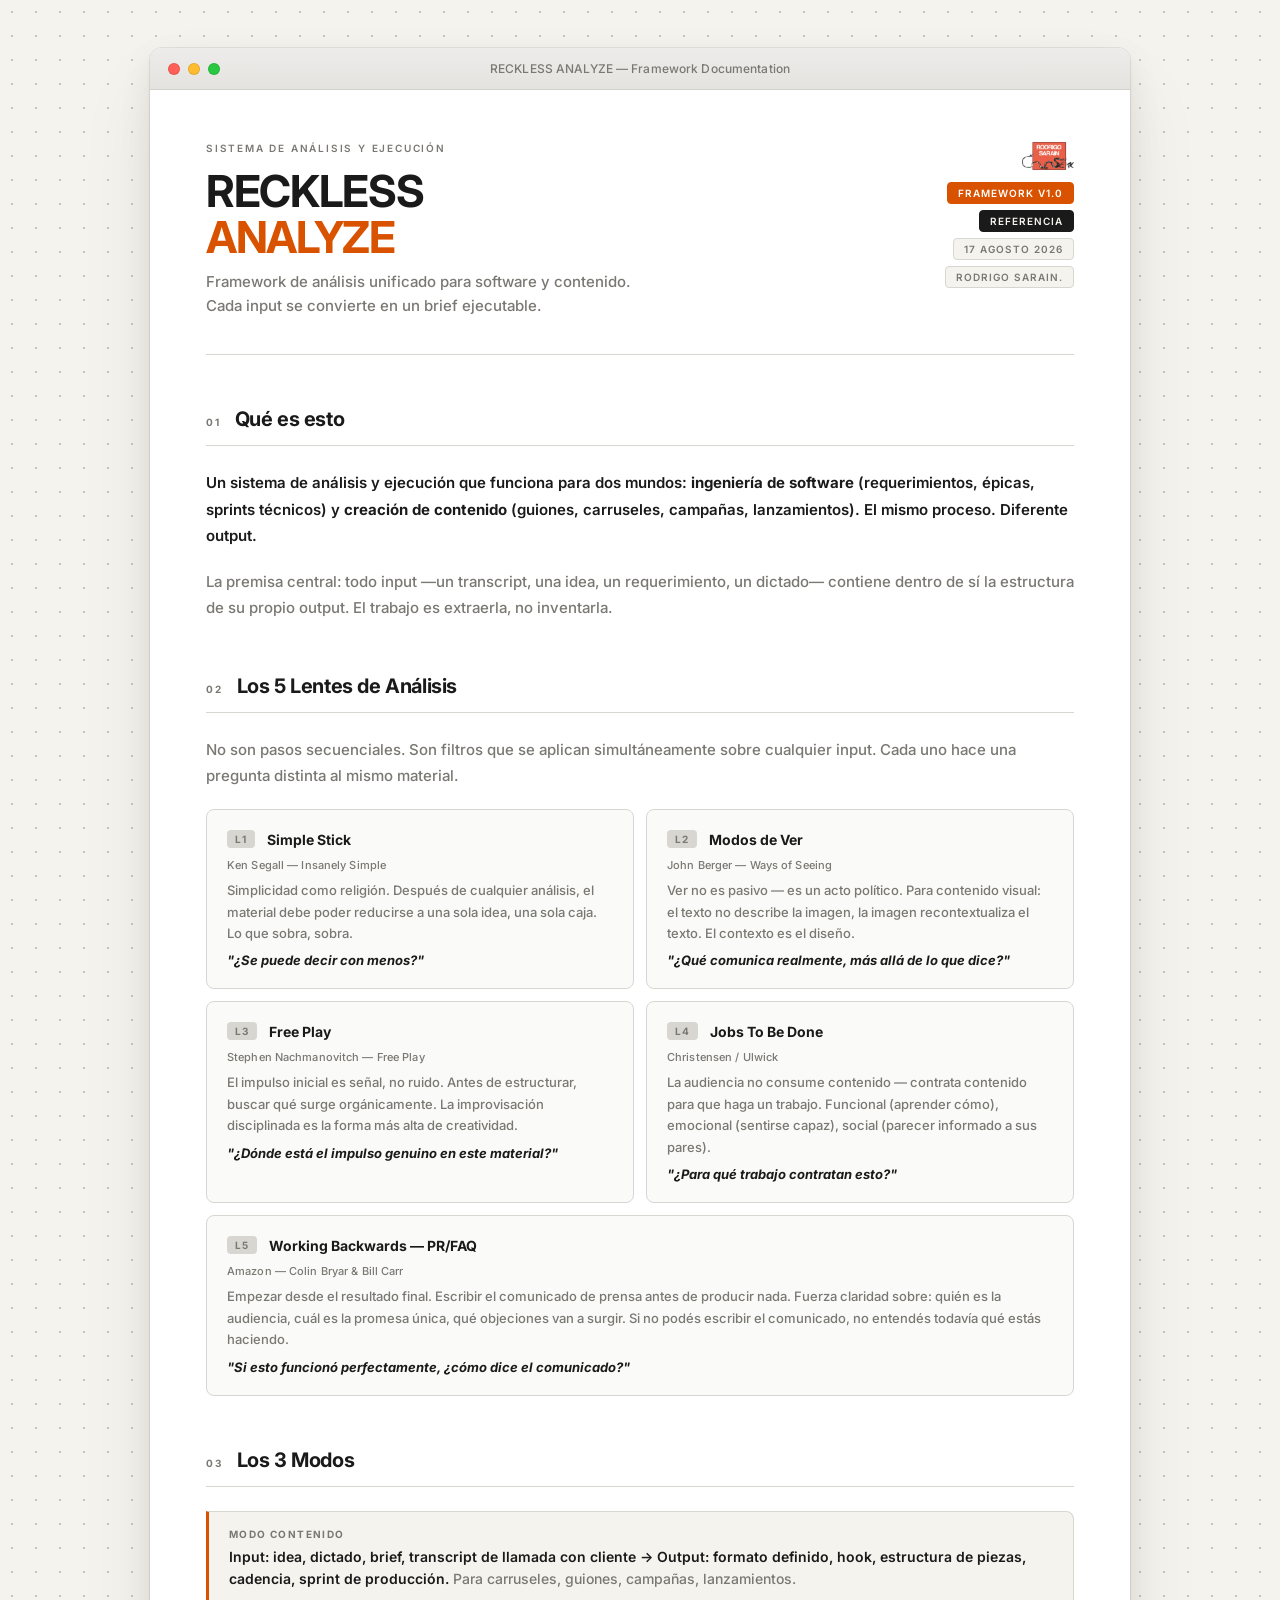
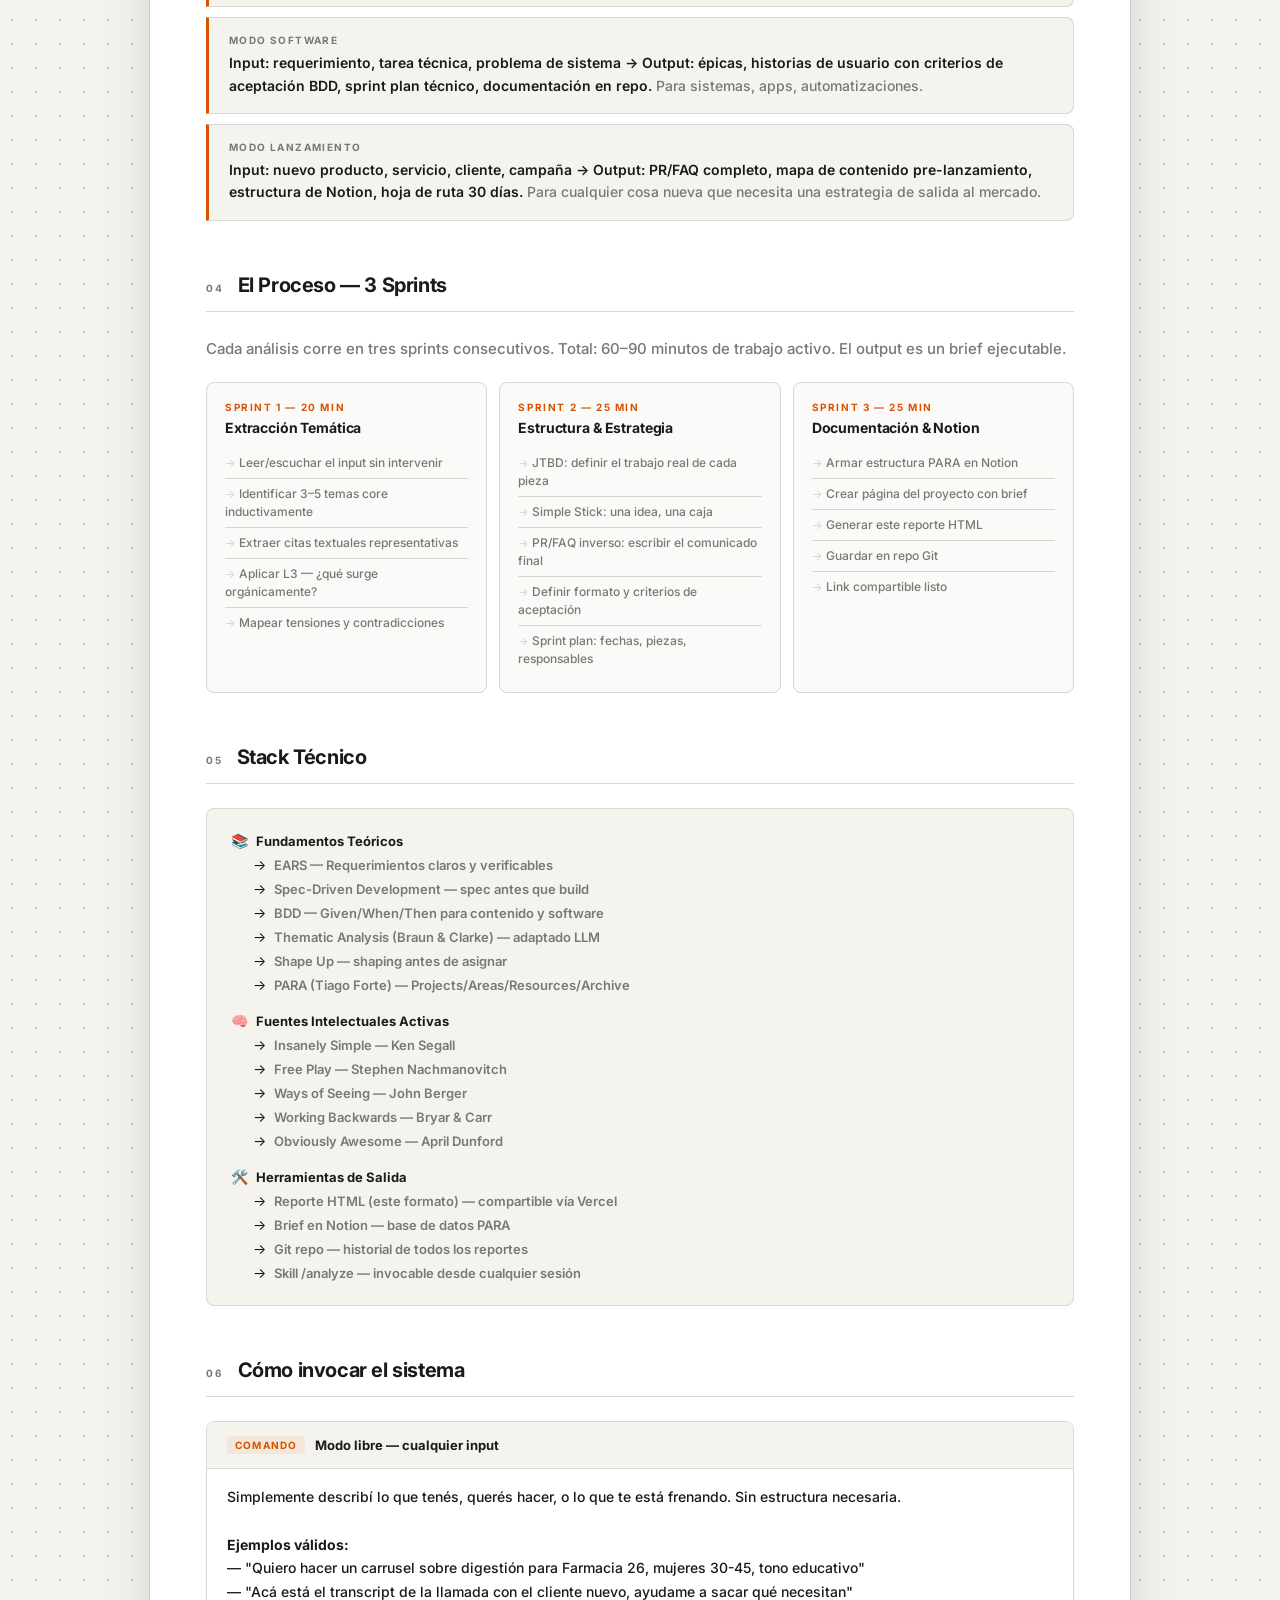
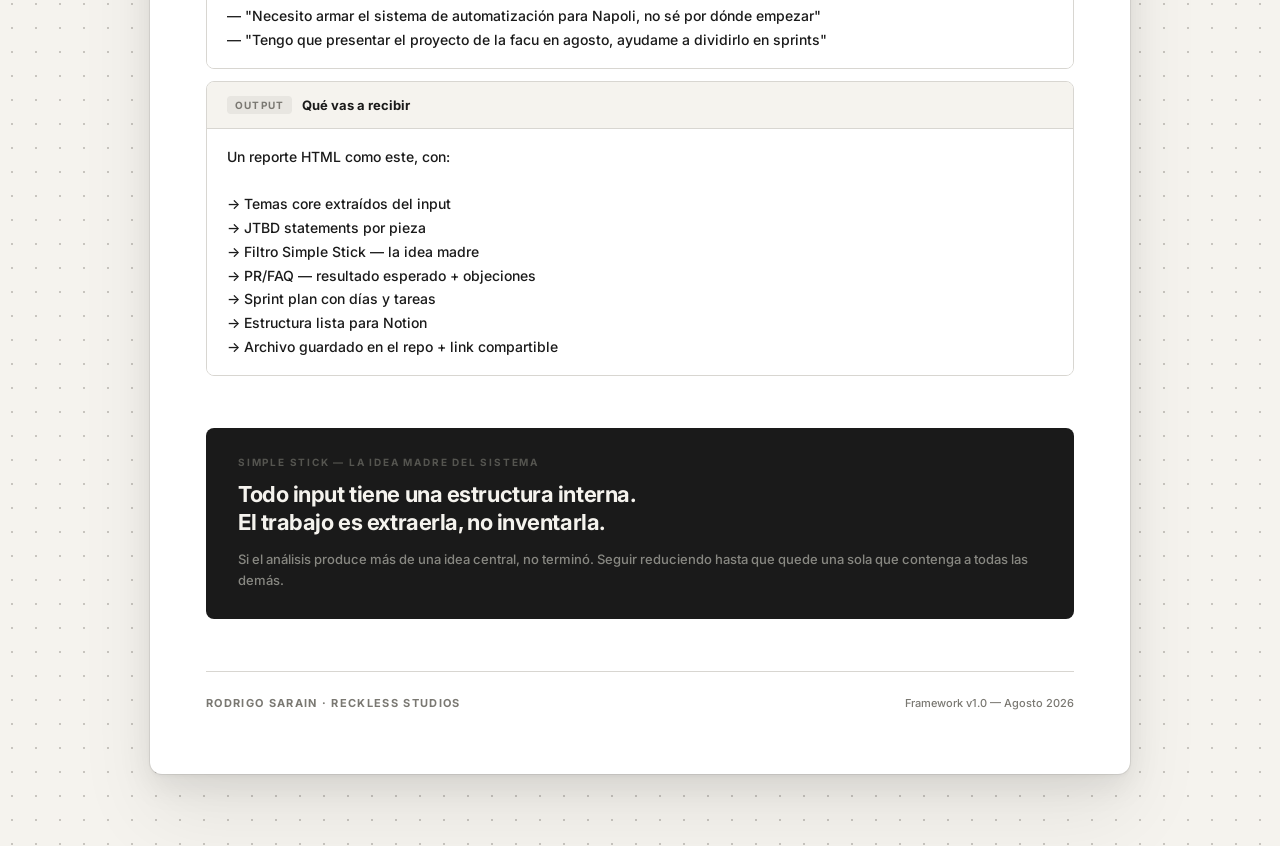
==== reports/analyze-framework/index.html @ d9c217eb "init: RECKLESS ANALYZE system v1.0 Framework de análisis y ejecución unificado para contenido y soft" ====
<!DOCTYPE html>
<html lang="es">
<head>
  <meta charset="UTF-8">
  <meta name="viewport" content="width=device-width, initial-scale=1.0">
  <title>RECKLESS ANALYZE — Framework Documentation</title>
  <link rel="icon" type="image/png" href="/assets/logo.png">
  <link rel="preconnect" href="https://fonts.googleapis.com">
  <link rel="preconnect" href="https://fonts.gstatic.com" crossorigin>
  <link href="https://fonts.googleapis.com/css2?family=Inter:wght@400;500;600;700&display=swap" rel="stylesheet">
  <link rel="stylesheet" href="/assets/style.css">
</head>
<body>

<div class="window">

  <!-- Window Chrome -->
  <div class="window-chrome">
    <div class="traffic-lights">
      <div class="tl tl-red"></div>
      <div class="tl tl-yellow"></div>
      <div class="tl tl-green"></div>
    </div>
    <div class="chrome-title">RECKLESS ANALYZE — Framework Documentation</div>
    <div class="chrome-spacer"></div>
  </div>

  <!-- Report Body -->
  <div class="report-body">

    <!-- Header -->
    <div class="report-header">
      <div class="header-left">
        <div class="report-eyebrow">Sistema de Análisis y Ejecución</div>
        <div class="report-title">RECKLESS<br><span class="signal">ANALYZE</span></div>
        <div class="report-subtitle">Framework de análisis unificado para software y contenido.<br>Cada input se convierte en un brief ejecutable.</div>
      </div>
      <div class="header-right">
        <img class="header-logo" src="/assets/logo.png" alt="Reckless Studios">
        <div class="meta-badges">
          <div class="badge signal-badge">Framework v1.0</div>
          <div class="badge mode-badge">REFERENCIA</div>
          <div class="badge">17 Agosto 2026</div>
          <div class="badge">Rodrigo Sarain.</div>
        </div>
      </div>
    </div>

    <!-- 01 — QUÉ ES -->
    <div class="section">
      <div class="section-header">
        <span class="sec-num">01</span>
        <span class="sec-title">Qué es esto</span>
      </div>
      <p>Un sistema de análisis y ejecución que funciona para dos mundos: <strong>ingeniería de software</strong> (requerimientos, épicas, sprints técnicos) y <strong>creación de contenido</strong> (guiones, carruseles, campañas, lanzamientos). El mismo proceso. Diferente output.</p>
      <br>
      <p class="text-medium">La premisa central: todo input —un transcript, una idea, un requerimiento, un dictado— contiene dentro de sí la estructura de su propio output. El trabajo es extraerla, no inventarla.</p>
    </div>

    <!-- 02 — LOS 5 LENTES -->
    <div class="section">
      <div class="section-header">
        <span class="sec-num">02</span>
        <span class="sec-title">Los 5 Lentes de Análisis</span>
      </div>
      <p class="text-medium" style="margin-bottom: 20px;">No son pasos secuenciales. Son filtros que se aplican simultáneamente sobre cualquier input. Cada uno hace una pregunta distinta al mismo material.</p>

      <div class="lenses-grid">

        <div class="lens-card">
          <div class="lens-top">
            <div class="lens-num">L1</div>
            <div class="lens-name">Simple Stick</div>
          </div>
          <div class="lens-source">Ken Segall — Insanely Simple</div>
          <div class="lens-body">Simplicidad como religión. Después de cualquier análisis, el material debe poder reducirse a una sola idea, una sola caja. Lo que sobra, sobra.</div>
          <div class="lens-question">"¿Se puede decir con menos?"</div>
        </div>

        <div class="lens-card">
          <div class="lens-top">
            <div class="lens-num">L2</div>
            <div class="lens-name">Modos de Ver</div>
          </div>
          <div class="lens-source">John Berger — Ways of Seeing</div>
          <div class="lens-body">Ver no es pasivo — es un acto político. Para contenido visual: el texto no describe la imagen, la imagen recontextualiza el texto. El contexto es el diseño.</div>
          <div class="lens-question">"¿Qué comunica realmente, más allá de lo que dice?"</div>
        </div>

        <div class="lens-card">
          <div class="lens-top">
            <div class="lens-num">L3</div>
            <div class="lens-name">Free Play</div>
          </div>
          <div class="lens-source">Stephen Nachmanovitch — Free Play</div>
          <div class="lens-body">El impulso inicial es señal, no ruido. Antes de estructurar, buscar qué surge orgánicamente. La improvisación disciplinada es la forma más alta de creatividad.</div>
          <div class="lens-question">"¿Dónde está el impulso genuino en este material?"</div>
        </div>

        <div class="lens-card">
          <div class="lens-top">
            <div class="lens-num">L4</div>
            <div class="lens-name">Jobs To Be Done</div>
          </div>
          <div class="lens-source">Christensen / Ulwick</div>
          <div class="lens-body">La audiencia no consume contenido — contrata contenido para que haga un trabajo. Funcional (aprender cómo), emocional (sentirse capaz), social (parecer informado a sus pares).</div>
          <div class="lens-question">"¿Para qué trabajo contratan esto?"</div>
        </div>

        <div class="lens-card" style="grid-column: 1 / -1;">
          <div class="lens-top">
            <div class="lens-num">L5</div>
            <div class="lens-name">Working Backwards — PR/FAQ</div>
          </div>
          <div class="lens-source">Amazon — Colin Bryar &amp; Bill Carr</div>
          <div class="lens-body">Empezar desde el resultado final. Escribir el comunicado de prensa antes de producir nada. Fuerza claridad sobre: quién es la audiencia, cuál es la promesa única, qué objeciones van a surgir. Si no podés escribir el comunicado, no entendés todavía qué estás haciendo.</div>
          <div class="lens-question">"Si esto funcionó perfectamente, ¿cómo dice el comunicado?"</div>
        </div>

      </div>
    </div>

    <!-- 03 — MODOS DE OPERACIÓN -->
    <div class="section">
      <div class="section-header">
        <span class="sec-num">03</span>
        <span class="sec-title">Los 3 Modos</span>
      </div>

      <div class="jtbd-item">
        <div class="jtbd-label">Modo Contenido</div>
        <div class="jtbd-text">Input: idea, dictado, brief, transcript de llamada con cliente → Output: formato definido, hook, estructura de piezas, cadencia, sprint de producción. <em>Para carruseles, guiones, campañas, lanzamientos.</em></div>
      </div>

      <div class="jtbd-item">
        <div class="jtbd-label">Modo Software</div>
        <div class="jtbd-text">Input: requerimiento, tarea técnica, problema de sistema → Output: épicas, historias de usuario con criterios de aceptación BDD, sprint plan técnico, documentación en repo. <em>Para sistemas, apps, automatizaciones.</em></div>
      </div>

      <div class="jtbd-item">
        <div class="jtbd-label">Modo Lanzamiento</div>
        <div class="jtbd-text">Input: nuevo producto, servicio, cliente, campaña → Output: PR/FAQ completo, mapa de contenido pre-lanzamiento, estructura de Notion, hoja de ruta 30 días. <em>Para cualquier cosa nueva que necesita una estrategia de salida al mercado.</em></div>
      </div>
    </div>

    <!-- 04 — EL PROCESO -->
    <div class="section">
      <div class="section-header">
        <span class="sec-num">04</span>
        <span class="sec-title">El Proceso — 3 Sprints</span>
      </div>
      <p class="text-medium" style="margin-bottom: 20px;">Cada análisis corre en tres sprints consecutivos. Total: 60–90 minutos de trabajo activo. El output es un brief ejecutable.</p>

      <div class="sprint-grid">

        <div class="sprint-block">
          <div class="sprint-day">Sprint 1 — 20 min</div>
          <div class="sprint-title">Extracción Temática</div>
          <ul class="sprint-tasks">
            <li>Leer/escuchar el input sin intervenir</li>
            <li>Identificar 3–5 temas core inductivamente</li>
            <li>Extraer citas textuales representativas</li>
            <li>Aplicar L3 — ¿qué surge orgánicamente?</li>
            <li>Mapear tensiones y contradicciones</li>
          </ul>
        </div>

        <div class="sprint-block">
          <div class="sprint-day">Sprint 2 — 25 min</div>
          <div class="sprint-title">Estructura &amp; Estrategia</div>
          <ul class="sprint-tasks">
            <li>JTBD: definir el trabajo real de cada pieza</li>
            <li>Simple Stick: una idea, una caja</li>
            <li>PR/FAQ inverso: escribir el comunicado final</li>
            <li>Definir formato y criterios de aceptación</li>
            <li>Sprint plan: fechas, piezas, responsables</li>
          </ul>
        </div>

        <div class="sprint-block">
          <div class="sprint-day">Sprint 3 — 25 min</div>
          <div class="sprint-title">Documentación &amp; Notion</div>
          <ul class="sprint-tasks">
            <li>Armar estructura PARA en Notion</li>
            <li>Crear página del proyecto con brief</li>
            <li>Generar este reporte HTML</li>
            <li>Guardar en repo Git</li>
            <li>Link compartible listo</li>
          </ul>
        </div>

      </div>
    </div>

    <!-- 05 — STACK TÉCNICO -->
    <div class="section">
      <div class="section-header">
        <span class="sec-num">05</span>
        <span class="sec-title">Stack Técnico</span>
      </div>

      <div class="notion-tree">
        <div class="notion-line l1"><span class="icon">📚</span><span class="label">Fundamentos Teóricos</span></div>
        <div class="notion-line l2"><span class="icon">→</span><span class="label">EARS — Requerimientos claros y verificables</span></div>
        <div class="notion-line l2"><span class="icon">→</span><span class="label">Spec-Driven Development — spec antes que build</span></div>
        <div class="notion-line l2"><span class="icon">→</span><span class="label">BDD — Given/When/Then para contenido y software</span></div>
        <div class="notion-line l2"><span class="icon">→</span><span class="label">Thematic Analysis (Braun &amp; Clarke) — adaptado LLM</span></div>
        <div class="notion-line l2"><span class="icon">→</span><span class="label">Shape Up — shaping antes de asignar</span></div>
        <div class="notion-line l2"><span class="icon">→</span><span class="label">PARA (Tiago Forte) — Projects/Areas/Resources/Archive</span></div>

        <div class="notion-line l1" style="margin-top: 12px;"><span class="icon">🧠</span><span class="label">Fuentes Intelectuales Activas</span></div>
        <div class="notion-line l2"><span class="icon">→</span><span class="label">Insanely Simple — Ken Segall</span></div>
        <div class="notion-line l2"><span class="icon">→</span><span class="label">Free Play — Stephen Nachmanovitch</span></div>
        <div class="notion-line l2"><span class="icon">→</span><span class="label">Ways of Seeing — John Berger</span></div>
        <div class="notion-line l2"><span class="icon">→</span><span class="label">Working Backwards — Bryar &amp; Carr</span></div>
        <div class="notion-line l2"><span class="icon">→</span><span class="label">Obviously Awesome — April Dunford</span></div>

        <div class="notion-line l1" style="margin-top: 12px;"><span class="icon">🛠️</span><span class="label">Herramientas de Salida</span></div>
        <div class="notion-line l2"><span class="icon">→</span><span class="label">Reporte HTML (este formato) — compartible vía Vercel</span></div>
        <div class="notion-line l2"><span class="icon">→</span><span class="label">Brief en Notion — base de datos PARA</span></div>
        <div class="notion-line l2"><span class="icon">→</span><span class="label">Git repo — historial de todos los reportes</span></div>
        <div class="notion-line l2"><span class="icon">→</span><span class="label">Skill /analyze — invocable desde cualquier sesión</span></div>
      </div>
    </div>

    <!-- 06 — CÓMO USAR /analyze -->
    <div class="section">
      <div class="section-header">
        <span class="sec-num">06</span>
        <span class="sec-title">Cómo invocar el sistema</span>
      </div>

      <div class="prfaq-block">
        <div class="prfaq-header">
          <div class="prfaq-tag pr">Comando</div>
          <div class="prfaq-label">Modo libre — cualquier input</div>
        </div>
        <div class="prfaq-body">
          Simplemente describí lo que tenés, querés hacer, o lo que te está frenando. Sin estructura necesaria.<br><br>
          <strong>Ejemplos válidos:</strong><br>
          — "Quiero hacer un carrusel sobre digestión para Farmacia 26, mujeres 30-45, tono educativo"<br>
          — "Acá está el transcript de la llamada con el cliente nuevo, ayudame a sacar qué necesitan"<br>
          — "Necesito armar el sistema de automatización para Napoli, no sé por dónde empezar"<br>
          — "Tengo que presentar el proyecto de la facu en agosto, ayudame a dividirlo en sprints"
        </div>
      </div>

      <div class="prfaq-block">
        <div class="prfaq-header">
          <div class="prfaq-tag faq">Output</div>
          <div class="prfaq-label">Qué vas a recibir</div>
        </div>
        <div class="prfaq-body">
          Un reporte HTML como este, con:<br><br>
          → Temas core extraídos del input<br>
          → JTBD statements por pieza<br>
          → Filtro Simple Stick — la idea madre<br>
          → PR/FAQ — resultado esperado + objeciones<br>
          → Sprint plan con días y tareas<br>
          → Estructura lista para Notion<br>
          → Archivo guardado en el repo + link compartible
        </div>
      </div>
    </div>

    <!-- Filter Box — Idea Madre -->
    <div class="filter-box" style="margin-bottom: 52px;">
      <div class="filter-label">Simple Stick — La idea madre del sistema</div>
      <div class="filter-statement">Todo input tiene una estructura interna.<br>El trabajo es extraerla, no inventarla.</div>
      <div class="filter-sub">Si el análisis produce más de una idea central, no terminó. Seguir reduciendo hasta que quede una sola que contenga a todas las demás.</div>
    </div>

    <!-- Footer -->
    <div class="report-footer">
      <div class="footer-brand">Rodrigo Sarain · Reckless Studios</div>
      <div class="footer-meta">Framework v1.0 — Agosto 2026</div>
    </div>

  </div><!-- /report-body -->
</div><!-- /window -->

</body>
</html>
---- assets/style.css ----
/* ============================================================
   RECKLESS REPORTS — Shared Stylesheet
   Rodrigo Sarain · Reckless Studios
   ============================================================ */

*, *::before, *::after { margin: 0; padding: 0; box-sizing: border-box; }

:root {
  --signal:  #D95200;
  --void:    #1A1A1A;
  --paper:   #F5F3EE;
  --stone:   #7A7872;
  --earth:   #2C1A0E;
  --border:  #D8D6D1;
  --card-bg: #FAFAF8;
  --dot-color: #C8C5BF;
}

/* ── Body / Dot-grid background ── */
body {
  font-family: 'Inter', 'Helvetica Neue', Arial, sans-serif;
  background-color: var(--paper);
  background-image: radial-gradient(circle, var(--dot-color) 1.2px, transparent 1.2px);
  background-size: 24px 24px;
  min-height: 100vh;
  padding: 48px 24px 72px;
  color: var(--void);
  -webkit-font-smoothing: antialiased;
}

/* ── MacBook Window ── */
.window {
  max-width: 980px;
  margin: 0 auto;
  background: #FFFFFF;
  border-radius: 12px;
  box-shadow:
    0 0 0 1px rgba(0,0,0,0.07),
    0 2px 4px rgba(0,0,0,0.04),
    0 12px 32px rgba(0,0,0,0.08),
    0 40px 80px rgba(0,0,0,0.07);
  overflow: hidden;
}

/* ── Window Chrome ── */
.window-chrome {
  background: linear-gradient(180deg, #EEECEB 0%, #E5E3DF 100%);
  border-bottom: 1px solid #D2D0CB;
  padding: 13px 18px;
  display: flex;
  align-items: center;
  user-select: none;
}

.traffic-lights {
  display: flex;
  gap: 8px;
  flex-shrink: 0;
}

.tl {
  width: 12px;
  height: 12px;
  border-radius: 50%;
  border: 0.5px solid rgba(0,0,0,0.10);
}
.tl-red    { background: #FF5F57; }
.tl-yellow { background: #FEBC2E; }
.tl-green  { background: #28C840; }

.chrome-title {
  flex: 1;
  text-align: center;
  font-size: 12px;
  font-weight: 500;
  color: var(--stone);
  letter-spacing: 0.01em;
}

.chrome-spacer { width: 52px; flex-shrink: 0; }

/* ── Report Body ── */
.report-body { padding: 52px 56px 64px; }

/* ── Report Header ── */
.report-header {
  display: flex;
  justify-content: space-between;
  align-items: flex-start;
  margin-bottom: 52px;
  padding-bottom: 36px;
  border-bottom: 1px solid var(--border);
  gap: 32px;
}

.header-left { flex: 1; }

.report-eyebrow {
  font-size: 10px;
  font-weight: 600;
  letter-spacing: 0.18em;
  text-transform: uppercase;
  color: var(--stone);
  margin-bottom: 14px;
}

.report-title {
  font-size: 44px;
  font-weight: 700;
  letter-spacing: -0.03em;
  line-height: 1.05;
  color: var(--void);
}

.report-title .signal { color: var(--signal); }

.report-subtitle {
  font-size: 15px;
  font-weight: 500;
  color: var(--stone);
  margin-top: 10px;
  line-height: 1.6;
}

.header-right {
  flex-shrink: 0;
  display: flex;
  flex-direction: column;
  align-items: flex-end;
  gap: 12px;
}

.header-logo {
  height: 28px;
  width: auto;
  opacity: 0.85;
}

.meta-badges {
  display: flex;
  flex-direction: column;
  gap: 6px;
  align-items: flex-end;
}

.badge {
  font-size: 10px;
  font-weight: 600;
  letter-spacing: 0.1em;
  text-transform: uppercase;
  padding: 4px 10px;
  border-radius: 4px;
  border: 1px solid var(--border);
  color: var(--stone);
  background: var(--paper);
  white-space: nowrap;
}
.badge.mode-badge {
  background: var(--void);
  color: var(--paper);
  border-color: var(--void);
}
.badge.signal-badge {
  background: var(--signal);
  color: #fff;
  border-color: var(--signal);
}

/* ── Sections ── */
.section { margin-bottom: 52px; }

.section-header {
  display: flex;
  align-items: baseline;
  gap: 14px;
  margin-bottom: 24px;
  padding-bottom: 14px;
  border-bottom: 0.5px solid var(--border);
}

.sec-num {
  font-size: 10px;
  font-weight: 700;
  letter-spacing: 0.18em;
  text-transform: uppercase;
  color: var(--stone);
  flex-shrink: 0;
}

.sec-title {
  font-size: 20px;
  font-weight: 700;
  letter-spacing: -0.02em;
  color: var(--void);
}

/* ── Typography ── */
p {
  font-size: 15px;
  font-weight: 600;
  line-height: 1.75;
  color: var(--void);
}

.text-medium {
  font-weight: 500;
  color: var(--stone);
}

.text-bold { font-weight: 700; }

/* ── Theme Blocks ── */
.theme-block {
  background: var(--paper);
  border: 1px solid var(--border);
  border-radius: 8px;
  padding: 20px 24px;
  margin-bottom: 12px;
}

.theme-header {
  display: flex;
  align-items: center;
  gap: 12px;
  margin-bottom: 10px;
}

.theme-tag {
  font-size: 10px;
  font-weight: 700;
  letter-spacing: 0.1em;
  text-transform: uppercase;
  color: var(--signal);
  background: rgba(217, 82, 0, 0.08);
  padding: 3px 9px;
  border-radius: 4px;
}

.theme-name {
  font-size: 15px;
  font-weight: 700;
  color: var(--void);
}

.theme-body {
  font-size: 14px;
  font-weight: 600;
  line-height: 1.7;
  color: var(--void);
}

.theme-quote {
  font-size: 13px;
  font-weight: 500;
  font-style: italic;
  color: var(--stone);
  padding-left: 14px;
  border-left: 2px solid var(--border);
  margin-top: 10px;
  line-height: 1.65;
}

/* ── JTBD Items ── */
.jtbd-item {
  background: var(--paper);
  border: 1px solid var(--border);
  border-left: 3px solid var(--signal);
  border-radius: 0 8px 8px 0;
  padding: 16px 20px;
  margin-bottom: 10px;
}

.jtbd-item .jtbd-label {
  font-size: 10px;
  font-weight: 700;
  letter-spacing: 0.14em;
  text-transform: uppercase;
  color: var(--stone);
  margin-bottom: 6px;
}

.jtbd-item .jtbd-text {
  font-size: 14px;
  font-weight: 600;
  color: var(--void);
  line-height: 1.6;
}

.jtbd-item .jtbd-text em {
  font-style: normal;
  color: var(--stone);
  font-weight: 500;
}

/* ── Filter Box (Simple Stick) ── */
.filter-box {
  background: var(--void);
  border-radius: 8px;
  padding: 28px 32px;
  display: flex;
  flex-direction: column;
  gap: 12px;
}

.filter-label {
  font-size: 10px;
  font-weight: 700;
  letter-spacing: 0.18em;
  text-transform: uppercase;
  color: #555550;
}

.filter-statement {
  font-size: 22px;
  font-weight: 700;
  letter-spacing: -0.02em;
  color: var(--paper);
  line-height: 1.3;
}

.filter-sub {
  font-size: 13px;
  font-weight: 500;
  color: #888882;
  line-height: 1.6;
}

/* ── PR/FAQ ── */
.prfaq-block {
  border: 1px solid var(--border);
  border-radius: 8px;
  overflow: hidden;
  margin-bottom: 12px;
}

.prfaq-header {
  background: var(--paper);
  padding: 14px 20px;
  border-bottom: 1px solid var(--border);
  display: flex;
  align-items: center;
  gap: 10px;
}

.prfaq-tag {
  font-size: 10px;
  font-weight: 700;
  letter-spacing: 0.12em;
  text-transform: uppercase;
  padding: 3px 8px;
  border-radius: 4px;
}

.prfaq-tag.pr  { background: rgba(217, 82, 0, 0.08); color: var(--signal); }
.prfaq-tag.faq { background: rgba(26, 26, 26, 0.06); color: var(--stone); }

.prfaq-label {
  font-size: 13px;
  font-weight: 700;
  color: var(--void);
}

.prfaq-body {
  padding: 16px 20px;
  font-size: 14px;
  font-weight: 500;
  line-height: 1.7;
  color: var(--void);
  background: #fff;
}

/* ── Sprint Grid ── */
.sprint-grid {
  display: grid;
  grid-template-columns: repeat(3, 1fr);
  gap: 12px;
}

.sprint-block {
  border: 1px solid var(--border);
  border-radius: 8px;
  padding: 18px;
  background: var(--card-bg);
}

.sprint-day {
  font-size: 10px;
  font-weight: 700;
  letter-spacing: 0.16em;
  text-transform: uppercase;
  color: var(--signal);
  margin-bottom: 6px;
}

.sprint-title {
  font-size: 14px;
  font-weight: 700;
  color: var(--void);
  margin-bottom: 12px;
  letter-spacing: -0.01em;
}

.sprint-tasks {
  list-style: none;
  display: flex;
  flex-direction: column;
  gap: 0;
}

.sprint-tasks li {
  font-size: 12px;
  font-weight: 500;
  color: var(--stone);
  padding: 6px 0;
  border-bottom: 0.5px solid var(--border);
  line-height: 1.5;
}

.sprint-tasks li:last-child { border-bottom: none; }

.sprint-tasks li::before {
  content: '→  ';
  color: var(--border);
  font-size: 11px;
}

/* ── Notion Tree ── */
.notion-tree {
  background: var(--paper);
  border: 1px solid var(--border);
  border-radius: 8px;
  padding: 20px 24px;
}

.notion-line {
  font-size: 13px;
  line-height: 1;
  padding: 5px 0;
  display: flex;
  align-items: center;
  gap: 8px;
}

.notion-line .icon { font-size: 14px; flex-shrink: 0; }

.notion-line .label {
  font-weight: 700;
  color: var(--void);
}

.notion-line.l1 { padding-left: 0; }
.notion-line.l2 { padding-left: 22px; }
.notion-line.l2 .label { font-weight: 600; color: var(--stone); }
.notion-line.l3 { padding-left: 44px; }
.notion-line.l3 .label { font-weight: 500; color: var(--stone); }

/* ── Lenses Grid ── */
.lenses-grid {
  display: grid;
  grid-template-columns: repeat(2, 1fr);
  gap: 12px;
}

.lens-card {
  border: 1px solid var(--border);
  border-radius: 8px;
  padding: 20px;
  background: var(--card-bg);
}

.lens-top {
  display: flex;
  align-items: center;
  gap: 12px;
  margin-bottom: 10px;
}

.lens-num {
  font-size: 10px;
  font-weight: 700;
  letter-spacing: 0.12em;
  color: var(--stone);
  background: var(--border);
  padding: 3px 8px;
  border-radius: 4px;
}

.lens-name {
  font-size: 14px;
  font-weight: 700;
  color: var(--void);
}

.lens-source {
  font-size: 11px;
  font-weight: 500;
  color: var(--stone);
  margin-bottom: 8px;
  letter-spacing: 0.01em;
}

.lens-body {
  font-size: 13px;
  font-weight: 500;
  color: var(--stone);
  line-height: 1.65;
}

.lens-question {
  font-size: 13px;
  font-weight: 700;
  color: var(--void);
  margin-top: 8px;
  font-style: italic;
}

/* ── Divider ── */
.divider {
  height: 1px;
  background: var(--border);
  margin: 40px 0;
}

/* ── Footer ── */
.report-footer {
  margin-top: 48px;
  padding-top: 24px;
  border-top: 1px solid var(--border);
  display: flex;
  justify-content: space-between;
  align-items: center;
}

.footer-brand {
  font-size: 11px;
  font-weight: 700;
  letter-spacing: 0.12em;
  text-transform: uppercase;
  color: var(--stone);
}

.footer-meta {
  font-size: 11px;
  font-weight: 500;
  color: var(--stone);
}

/* ── Index page ── */
.index-grid {
  display: grid;
  grid-template-columns: repeat(auto-fill, minmax(280px, 1fr));
  gap: 16px;
  margin-top: 32px;
}

.report-card {
  background: #fff;
  border: 1px solid var(--border);
  border-radius: 8px;
  padding: 24px;
  text-decoration: none;
  color: inherit;
  display: block;
  transition: box-shadow 0.15s ease, transform 0.15s ease;
}

.report-card:hover {
  box-shadow: 0 8px 24px rgba(0,0,0,0.08);
  transform: translateY(-2px);
}

.rc-mode {
  font-size: 10px;
  font-weight: 700;
  letter-spacing: 0.14em;
  text-transform: uppercase;
  color: var(--stone);
  margin-bottom: 8px;
}

.rc-title {
  font-size: 18px;
  font-weight: 700;
  letter-spacing: -0.01em;
  color: var(--void);
  margin-bottom: 6px;
}

.rc-sub {
  font-size: 13px;
  font-weight: 500;
  color: var(--stone);
  line-height: 1.5;
}

.rc-date {
  font-size: 11px;
  font-weight: 500;
  color: var(--border);
  margin-top: 16px;
}

/* ── Responsive ── */
@media (max-width: 720px) {
  body { padding: 16px 12px 48px; }
  .report-body { padding: 28px 24px 40px; }
  .report-header { flex-direction: column; }
  .header-right { align-items: flex-start; }
  .meta-badges { flex-direction: row; flex-wrap: wrap; }
  .sprint-grid { grid-template-columns: 1fr; }
  .lenses-grid { grid-template-columns: 1fr; }
  .report-title { font-size: 30px; }
}
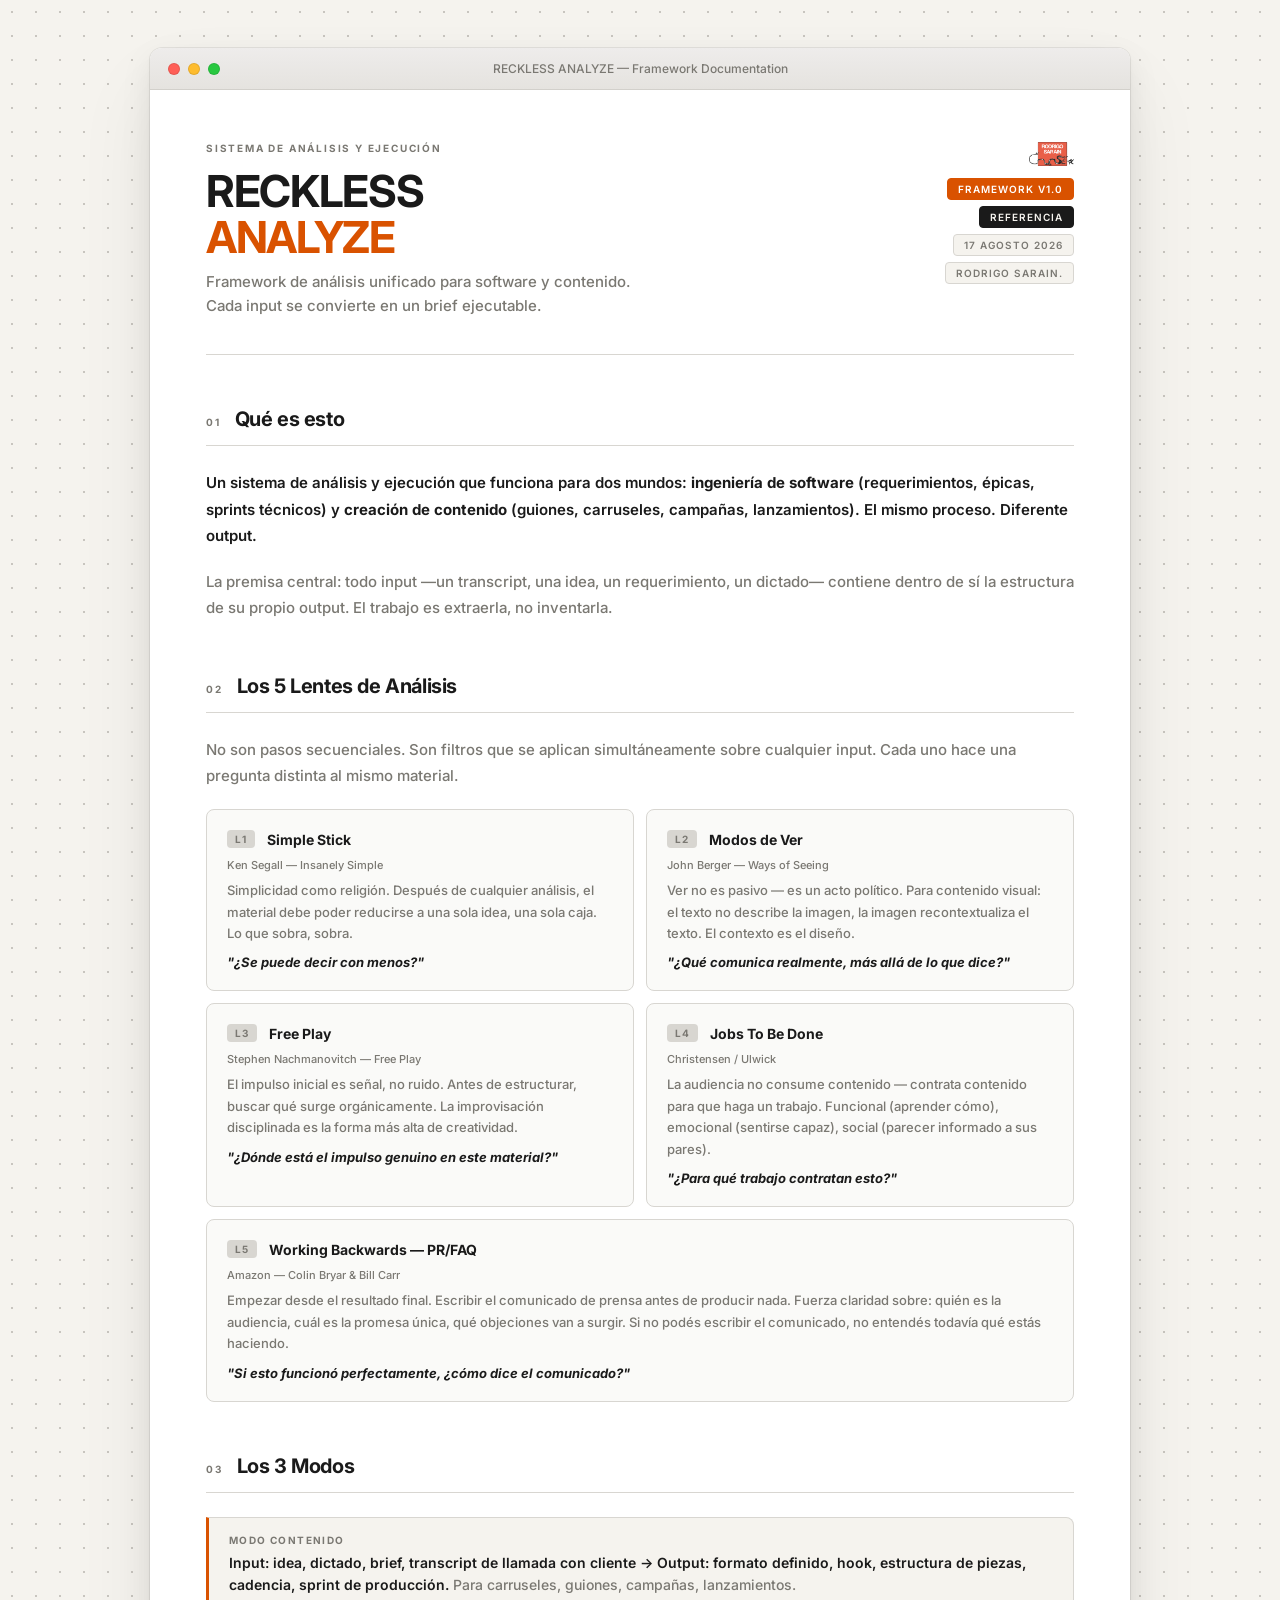
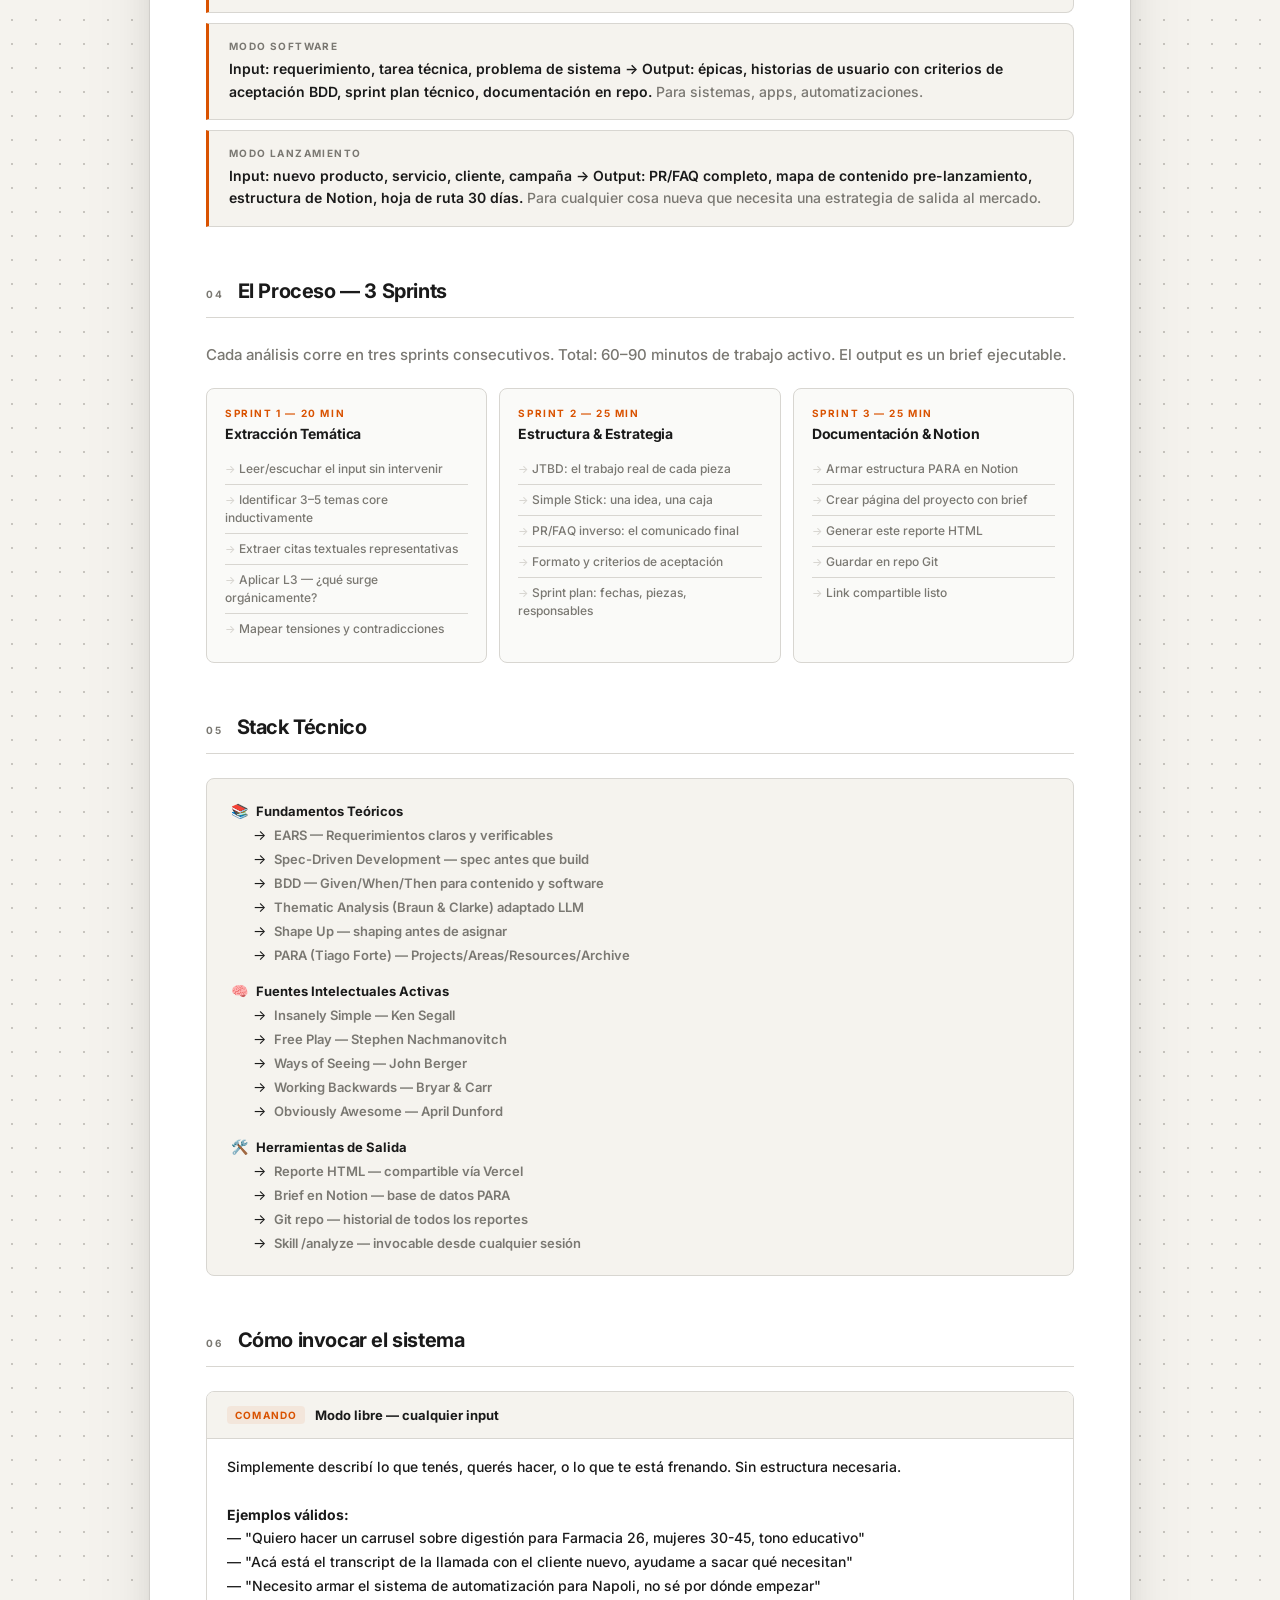
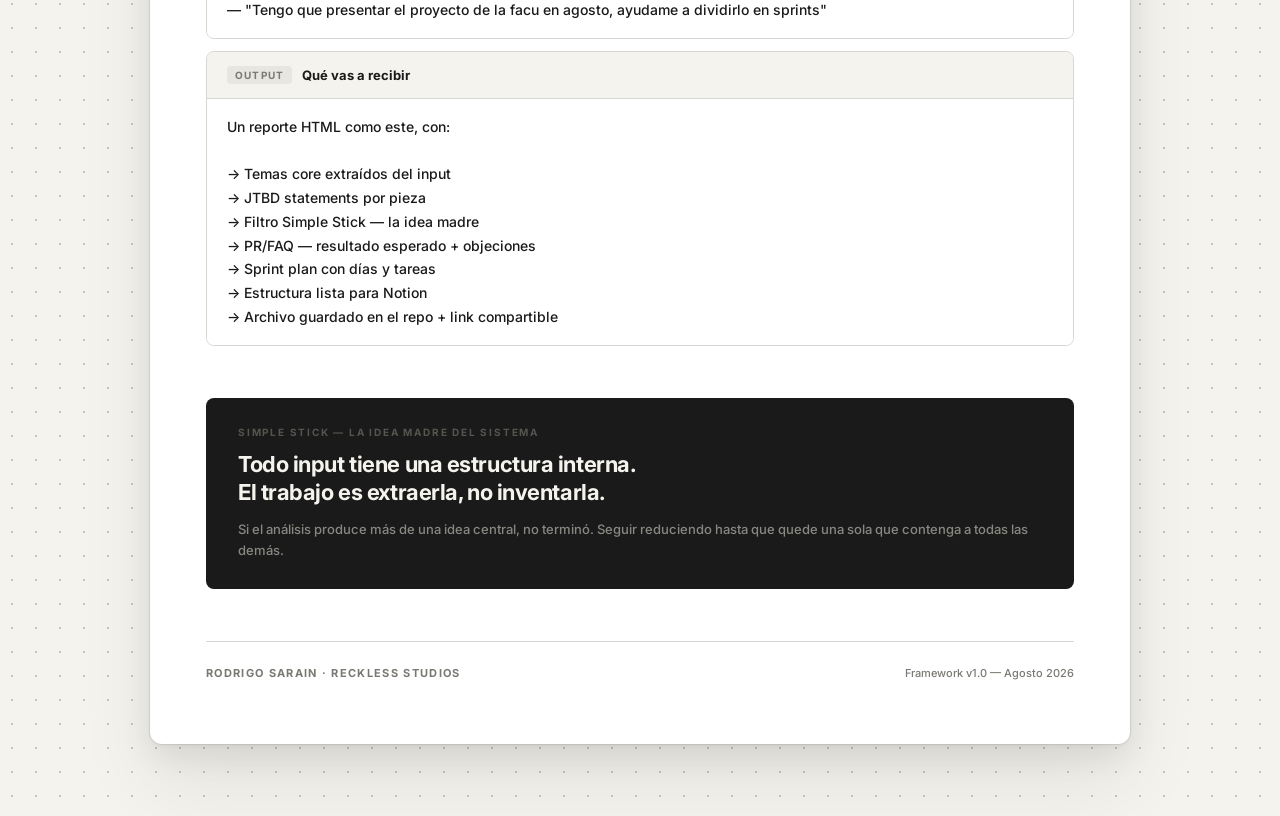
==== commit 1258853a: "feat: full responsive overhaul + public landing page - CSS rewrite: clamp(), fluid type, mobile-firs" ====
--- a/reports/analyze-framework/index.html
+++ b/reports/analyze-framework/index.html
@@ -3,16 +3,18 @@
 <head>
   <meta charset="UTF-8">
   <meta name="viewport" content="width=device-width, initial-scale=1.0">
+  <meta name="description" content="RECKLESS ANALYZE — Framework de análisis y ejecución. Los 5 lentes, 3 modos, 3 sprints. Por Rodrigo Sarain · Reckless Studios.">
   <title>RECKLESS ANALYZE — Framework Documentation</title>
-  <link rel="icon" type="image/png" href="/assets/logo.png">
+  <link rel="icon" type="image/png" href="../../assets/logo.png">
   <link rel="preconnect" href="https://fonts.googleapis.com">
   <link rel="preconnect" href="https://fonts.gstatic.com" crossorigin>
   <link href="https://fonts.googleapis.com/css2?family=Inter:wght@400;500;600;700&display=swap" rel="stylesheet">
-  <link rel="stylesheet" href="/assets/style.css">
+  <link rel="stylesheet" href="../../assets/style.css">
 </head>
 <body>
 
-<div class="window">
+<div class="window-page-wrap">
+<div class="window window-page">
 
   <!-- Window Chrome -->
   <div class="window-chrome">
@@ -36,7 +38,7 @@
         <div class="report-subtitle">Framework de análisis unificado para software y contenido.<br>Cada input se convierte en un brief ejecutable.</div>
       </div>
       <div class="header-right">
-        <img class="header-logo" src="/assets/logo.png" alt="Reckless Studios">
+        <img class="header-logo" src="../../assets/logo.png" alt="Reckless Studios">
         <div class="meta-badges">
           <div class="badge signal-badge">Framework v1.0</div>
           <div class="badge mode-badge">REFERENCIA</div>
@@ -169,10 +171,10 @@
           <div class="sprint-day">Sprint 2 — 25 min</div>
           <div class="sprint-title">Estructura &amp; Estrategia</div>
           <ul class="sprint-tasks">
-            <li>JTBD: definir el trabajo real de cada pieza</li>
+            <li>JTBD: el trabajo real de cada pieza</li>
             <li>Simple Stick: una idea, una caja</li>
-            <li>PR/FAQ inverso: escribir el comunicado final</li>
-            <li>Definir formato y criterios de aceptación</li>
+            <li>PR/FAQ inverso: el comunicado final</li>
+            <li>Formato y criterios de aceptación</li>
             <li>Sprint plan: fechas, piezas, responsables</li>
           </ul>
         </div>
@@ -204,7 +206,7 @@
         <div class="notion-line l2"><span class="icon">→</span><span class="label">EARS — Requerimientos claros y verificables</span></div>
         <div class="notion-line l2"><span class="icon">→</span><span class="label">Spec-Driven Development — spec antes que build</span></div>
         <div class="notion-line l2"><span class="icon">→</span><span class="label">BDD — Given/When/Then para contenido y software</span></div>
-        <div class="notion-line l2"><span class="icon">→</span><span class="label">Thematic Analysis (Braun &amp; Clarke) — adaptado LLM</span></div>
+        <div class="notion-line l2"><span class="icon">→</span><span class="label">Thematic Analysis (Braun &amp; Clarke) adaptado LLM</span></div>
         <div class="notion-line l2"><span class="icon">→</span><span class="label">Shape Up — shaping antes de asignar</span></div>
         <div class="notion-line l2"><span class="icon">→</span><span class="label">PARA (Tiago Forte) — Projects/Areas/Resources/Archive</span></div>
 
@@ -216,14 +218,14 @@
         <div class="notion-line l2"><span class="icon">→</span><span class="label">Obviously Awesome — April Dunford</span></div>
 
         <div class="notion-line l1" style="margin-top: 12px;"><span class="icon">🛠️</span><span class="label">Herramientas de Salida</span></div>
-        <div class="notion-line l2"><span class="icon">→</span><span class="label">Reporte HTML (este formato) — compartible vía Vercel</span></div>
+        <div class="notion-line l2"><span class="icon">→</span><span class="label">Reporte HTML — compartible vía Vercel</span></div>
         <div class="notion-line l2"><span class="icon">→</span><span class="label">Brief en Notion — base de datos PARA</span></div>
         <div class="notion-line l2"><span class="icon">→</span><span class="label">Git repo — historial de todos los reportes</span></div>
         <div class="notion-line l2"><span class="icon">→</span><span class="label">Skill /analyze — invocable desde cualquier sesión</span></div>
       </div>
     </div>
 
-    <!-- 06 — CÓMO USAR /analyze -->
+    <!-- 06 — CÓMO USAR -->
     <div class="section">
       <div class="section-header">
         <span class="sec-num">06</span>
@@ -278,6 +280,7 @@
 
   </div><!-- /report-body -->
 </div><!-- /window -->
+</div><!-- /window-page-wrap -->
 
 </body>
 </html>
--- a/assets/style.css
+++ b/assets/style.css
@@ -1,39 +1,436 @@
 /* ============================================================
-   RECKLESS REPORTS — Shared Stylesheet
+   RECKLESS REPORTS — Design System
    Rodrigo Sarain · Reckless Studios
    ============================================================ */
 
 *, *::before, *::after { margin: 0; padding: 0; box-sizing: border-box; }
 
 :root {
-  --signal:  #D95200;
-  --void:    #1A1A1A;
-  --paper:   #F5F3EE;
-  --stone:   #7A7872;
-  --earth:   #2C1A0E;
-  --border:  #D8D6D1;
-  --card-bg: #FAFAF8;
+  --signal:    #D95200;
+  --void:      #1A1A1A;
+  --paper:     #F5F3EE;
+  --stone:     #7A7872;
+  --earth:     #2C1A0E;
+  --border:    #D8D6D1;
+  --card-bg:   #FAFAF8;
   --dot-color: #C8C5BF;
-}
-
-/* ── Body / Dot-grid background ── */
+  --white:     #FFFFFF;
+
+  --r-xs:  4px;
+  --r-sm:  8px;
+  --r-md:  12px;
+
+  --sp-xs:  8px;
+  --sp-sm:  16px;
+  --sp-md:  24px;
+  --sp-lg:  40px;
+  --sp-xl:  56px;
+  --sp-2xl: 80px;
+}
+
+html { scroll-behavior: smooth; }
+
 body {
   font-family: 'Inter', 'Helvetica Neue', Arial, sans-serif;
   background-color: var(--paper);
   background-image: radial-gradient(circle, var(--dot-color) 1.2px, transparent 1.2px);
   background-size: 24px 24px;
   min-height: 100vh;
-  padding: 48px 24px 72px;
   color: var(--void);
   -webkit-font-smoothing: antialiased;
-}
-
-/* ── MacBook Window ── */
+  -moz-osx-font-smoothing: grayscale;
+}
+
+/* ─────────────────────────────────────────
+   LANDING PAGE LAYOUT
+───────────────────────────────────────── */
+
+.page-wrap {
+  max-width: 1000px;
+  margin: 0 auto;
+  padding: 0 var(--sp-md);
+}
+
+/* ── Site Nav ── */
+.site-nav {
+  display: flex;
+  justify-content: space-between;
+  align-items: center;
+  padding: var(--sp-lg) 0 var(--sp-md);
+}
+
+.nav-logo {
+  height: 24px;
+  width: auto;
+  opacity: 0.85;
+}
+
+.nav-links {
+  display: flex;
+  gap: var(--sp-lg);
+  list-style: none;
+}
+
+.nav-links a {
+  font-size: 11px;
+  font-weight: 700;
+  letter-spacing: 0.14em;
+  text-transform: uppercase;
+  color: var(--stone);
+  text-decoration: none;
+  transition: color 0.15s;
+}
+
+.nav-links a:hover { color: var(--void); }
+
+/* ── Hero ── */
+.hero {
+  padding: var(--sp-xl) 0 var(--sp-2xl);
+  border-bottom: 1px solid var(--border);
+}
+
+.hero-eyebrow {
+  font-size: 10px;
+  font-weight: 700;
+  letter-spacing: 0.2em;
+  text-transform: uppercase;
+  color: var(--stone);
+  margin-bottom: var(--sp-sm);
+}
+
+.hero-title {
+  font-size: clamp(40px, 7vw, 72px);
+  font-weight: 700;
+  letter-spacing: -0.04em;
+  line-height: 1.0;
+  color: var(--void);
+  margin-bottom: var(--sp-sm);
+}
+
+.hero-title .signal { color: var(--signal); }
+
+.hero-sub {
+  font-size: clamp(14px, 2vw, 17px);
+  font-weight: 500;
+  color: var(--stone);
+  line-height: 1.65;
+  max-width: 520px;
+  margin-bottom: var(--sp-lg);
+}
+
+.hero-ctas {
+  display: flex;
+  gap: var(--sp-sm);
+  flex-wrap: wrap;
+}
+
+.btn {
+  display: inline-block;
+  font-size: 11px;
+  font-weight: 700;
+  letter-spacing: 0.12em;
+  text-transform: uppercase;
+  padding: 12px 20px;
+  border-radius: var(--r-xs);
+  text-decoration: none;
+  transition: all 0.15s;
+  white-space: nowrap;
+}
+
+.btn-primary {
+  background: var(--void);
+  color: var(--paper);
+  border: 1px solid var(--void);
+}
+
+.btn-primary:hover {
+  background: var(--earth);
+  border-color: var(--earth);
+}
+
+.btn-secondary {
+  background: transparent;
+  color: var(--stone);
+  border: 1px solid var(--border);
+}
+
+.btn-secondary:hover {
+  color: var(--void);
+  border-color: var(--void);
+}
+
+/* ── Section generic ── */
+.landing-section {
+  padding: var(--sp-xl) 0;
+  border-bottom: 1px solid var(--border);
+}
+
+.landing-section:last-of-type { border-bottom: none; }
+
+.section-eyebrow {
+  font-size: 10px;
+  font-weight: 700;
+  letter-spacing: 0.2em;
+  text-transform: uppercase;
+  color: var(--stone);
+  margin-bottom: var(--sp-sm);
+}
+
+.section-title {
+  font-size: clamp(22px, 3.5vw, 32px);
+  font-weight: 700;
+  letter-spacing: -0.03em;
+  color: var(--void);
+  margin-bottom: var(--sp-sm);
+}
+
+.section-sub {
+  font-size: 15px;
+  font-weight: 500;
+  color: var(--stone);
+  line-height: 1.65;
+  max-width: 560px;
+  margin-bottom: var(--sp-lg);
+}
+
+/* ── Lenses Grid ── */
+.lenses-grid {
+  display: grid;
+  grid-template-columns: repeat(2, 1fr);
+  gap: 12px;
+}
+
+.lens-card {
+  border: 1px solid var(--border);
+  border-radius: var(--r-sm);
+  padding: 20px;
+  background: var(--card-bg);
+}
+
+.lens-top {
+  display: flex;
+  align-items: center;
+  gap: 12px;
+  margin-bottom: 10px;
+}
+
+.lens-num {
+  font-size: 10px;
+  font-weight: 700;
+  letter-spacing: 0.12em;
+  color: var(--stone);
+  background: var(--border);
+  padding: 3px 8px;
+  border-radius: var(--r-xs);
+  flex-shrink: 0;
+}
+
+.lens-name {
+  font-size: 14px;
+  font-weight: 700;
+  color: var(--void);
+}
+
+.lens-source {
+  font-size: 11px;
+  font-weight: 500;
+  color: var(--stone);
+  margin-bottom: 8px;
+}
+
+.lens-body {
+  font-size: 13px;
+  font-weight: 500;
+  color: var(--stone);
+  line-height: 1.65;
+}
+
+.lens-question {
+  font-size: 13px;
+  font-weight: 700;
+  color: var(--void);
+  margin-top: 10px;
+  font-style: italic;
+}
+
+/* ── Modes ── */
+.modes-grid {
+  display: grid;
+  grid-template-columns: repeat(3, 1fr);
+  gap: 12px;
+}
+
+.mode-card {
+  border: 1px solid var(--border);
+  border-radius: var(--r-sm);
+  padding: 20px;
+  background: var(--white);
+}
+
+.mode-tag {
+  font-size: 10px;
+  font-weight: 700;
+  letter-spacing: 0.14em;
+  text-transform: uppercase;
+  color: var(--signal);
+  margin-bottom: 10px;
+}
+
+.mode-title {
+  font-size: 16px;
+  font-weight: 700;
+  color: var(--void);
+  margin-bottom: 8px;
+}
+
+.mode-body {
+  font-size: 13px;
+  font-weight: 500;
+  color: var(--stone);
+  line-height: 1.65;
+}
+
+/* ── Reports Gallery ── */
+.reports-index-grid {
+  display: grid;
+  grid-template-columns: repeat(auto-fill, minmax(260px, 1fr));
+  gap: 12px;
+}
+
+.report-card {
+  background: var(--white);
+  border: 1px solid var(--border);
+  border-radius: var(--r-sm);
+  padding: var(--sp-md);
+  text-decoration: none;
+  color: inherit;
+  display: block;
+  transition: box-shadow 0.15s, transform 0.15s;
+}
+
+.report-card:hover {
+  box-shadow: 0 8px 24px rgba(0,0,0,0.08);
+  transform: translateY(-2px);
+}
+
+.rc-mode {
+  font-size: 10px;
+  font-weight: 700;
+  letter-spacing: 0.14em;
+  text-transform: uppercase;
+  color: var(--stone);
+  margin-bottom: 8px;
+}
+
+.rc-title {
+  font-size: 16px;
+  font-weight: 700;
+  letter-spacing: -0.01em;
+  color: var(--void);
+  margin-bottom: 6px;
+}
+
+.rc-sub {
+  font-size: 13px;
+  font-weight: 500;
+  color: var(--stone);
+  line-height: 1.5;
+}
+
+.rc-date {
+  font-size: 11px;
+  font-weight: 500;
+  color: var(--border);
+  margin-top: var(--sp-sm);
+}
+
+/* ── CTA / Request ── */
+.cta-box {
+  background: var(--void);
+  border-radius: var(--r-sm);
+  padding: var(--sp-xl) var(--sp-lg);
+  display: flex;
+  justify-content: space-between;
+  align-items: center;
+  gap: var(--sp-lg);
+}
+
+.cta-left {}
+
+.cta-label {
+  font-size: 10px;
+  font-weight: 700;
+  letter-spacing: 0.2em;
+  text-transform: uppercase;
+  color: #555550;
+  margin-bottom: var(--sp-xs);
+}
+
+.cta-title {
+  font-size: clamp(20px, 3vw, 28px);
+  font-weight: 700;
+  letter-spacing: -0.02em;
+  color: var(--paper);
+  line-height: 1.25;
+}
+
+.cta-sub {
+  font-size: 14px;
+  font-weight: 500;
+  color: #888882;
+  margin-top: 8px;
+  line-height: 1.55;
+}
+
+.btn-cta {
+  display: inline-block;
+  font-size: 11px;
+  font-weight: 700;
+  letter-spacing: 0.12em;
+  text-transform: uppercase;
+  padding: 14px 24px;
+  border-radius: var(--r-xs);
+  text-decoration: none;
+  background: var(--signal);
+  color: var(--white);
+  white-space: nowrap;
+  flex-shrink: 0;
+  transition: opacity 0.15s;
+}
+
+.btn-cta:hover { opacity: 0.88; }
+
+/* ── Site Footer ── */
+.site-footer {
+  padding: var(--sp-lg) 0 var(--sp-xl);
+  display: flex;
+  justify-content: space-between;
+  align-items: center;
+  gap: var(--sp-md);
+  flex-wrap: wrap;
+}
+
+.footer-brand {
+  font-size: 11px;
+  font-weight: 700;
+  letter-spacing: 0.12em;
+  text-transform: uppercase;
+  color: var(--stone);
+}
+
+.footer-note {
+  font-size: 11px;
+  font-weight: 500;
+  color: var(--border);
+}
+
+/* ─────────────────────────────────────────
+   MACBOOK WINDOW
+───────────────────────────────────────── */
+
 .window {
-  max-width: 980px;
-  margin: 0 auto;
-  background: #FFFFFF;
-  border-radius: 12px;
+  background: var(--white);
+  border-radius: var(--r-md);
   box-shadow:
     0 0 0 1px rgba(0,0,0,0.07),
     0 2px 4px rgba(0,0,0,0.04),
@@ -42,7 +439,16 @@
   overflow: hidden;
 }
 
-/* ── Window Chrome ── */
+/* window used standalone (report pages) */
+.window-page {
+  max-width: 980px;
+  margin: 0 auto;
+}
+
+.window-page-wrap {
+  padding: 48px 24px 72px;
+}
+
 .window-chrome {
   background: linear-gradient(180deg, #EEECEB 0%, #E5E3DF 100%);
   border-bottom: 1px solid #D2D0CB;
@@ -64,6 +470,7 @@
   border-radius: 50%;
   border: 0.5px solid rgba(0,0,0,0.10);
 }
+
 .tl-red    { background: #FF5F57; }
 .tl-yellow { background: #FEBC2E; }
 .tl-green  { background: #28C840; }
@@ -74,30 +481,38 @@
   font-size: 12px;
   font-weight: 500;
   color: var(--stone);
-  letter-spacing: 0.01em;
+  overflow: hidden;
+  text-overflow: ellipsis;
+  white-space: nowrap;
+  padding: 0 8px;
 }
 
 .chrome-spacer { width: 52px; flex-shrink: 0; }
 
-/* ── Report Body ── */
-.report-body { padding: 52px 56px 64px; }
+/* ─────────────────────────────────────────
+   REPORT INTERNALS
+───────────────────────────────────────── */
+
+.report-body {
+  padding: clamp(24px, 5vw, 52px) clamp(20px, 5.5vw, 56px) clamp(32px, 6vw, 64px);
+}
 
 /* ── Report Header ── */
 .report-header {
   display: flex;
   justify-content: space-between;
   align-items: flex-start;
-  margin-bottom: 52px;
-  padding-bottom: 36px;
+  margin-bottom: clamp(32px, 5vw, 52px);
+  padding-bottom: clamp(24px, 4vw, 36px);
   border-bottom: 1px solid var(--border);
-  gap: 32px;
-}
-
-.header-left { flex: 1; }
+  gap: var(--sp-lg);
+}
+
+.header-left { flex: 1; min-width: 0; }
 
 .report-eyebrow {
   font-size: 10px;
-  font-weight: 600;
+  font-weight: 700;
   letter-spacing: 0.18em;
   text-transform: uppercase;
   color: var(--stone);
@@ -105,7 +520,7 @@
 }
 
 .report-title {
-  font-size: 44px;
+  font-size: clamp(28px, 5vw, 44px);
   font-weight: 700;
   letter-spacing: -0.03em;
   line-height: 1.05;
@@ -131,7 +546,7 @@
 }
 
 .header-logo {
-  height: 28px;
+  height: 24px;
   width: auto;
   opacity: 0.85;
 }
@@ -149,25 +564,18 @@
   letter-spacing: 0.1em;
   text-transform: uppercase;
   padding: 4px 10px;
-  border-radius: 4px;
+  border-radius: var(--r-xs);
   border: 1px solid var(--border);
   color: var(--stone);
   background: var(--paper);
   white-space: nowrap;
 }
-.badge.mode-badge {
-  background: var(--void);
-  color: var(--paper);
-  border-color: var(--void);
-}
-.badge.signal-badge {
-  background: var(--signal);
-  color: #fff;
-  border-color: var(--signal);
-}
-
-/* ── Sections ── */
-.section { margin-bottom: 52px; }
+
+.badge.mode-badge  { background: var(--void); color: var(--paper); border-color: var(--void); }
+.badge.signal-badge { background: var(--signal); color: var(--white); border-color: var(--signal); }
+
+/* ── Section ── */
+.section { margin-bottom: clamp(32px, 5vw, 52px); }
 
 .section-header {
   display: flex;
@@ -188,7 +596,7 @@
 }
 
 .sec-title {
-  font-size: 20px;
+  font-size: clamp(16px, 2.5vw, 20px);
   font-weight: 700;
   letter-spacing: -0.02em;
   color: var(--void);
@@ -202,18 +610,14 @@
   color: var(--void);
 }
 
-.text-medium {
-  font-weight: 500;
-  color: var(--stone);
-}
-
-.text-bold { font-weight: 700; }
+.text-medium { font-weight: 500; color: var(--stone); }
+strong { font-weight: 700; }
 
 /* ── Theme Blocks ── */
 .theme-block {
   background: var(--paper);
   border: 1px solid var(--border);
-  border-radius: 8px;
+  border-radius: var(--r-sm);
   padding: 20px 24px;
   margin-bottom: 12px;
 }
@@ -223,6 +627,7 @@
   align-items: center;
   gap: 12px;
   margin-bottom: 10px;
+  flex-wrap: wrap;
 }
 
 .theme-tag {
@@ -233,7 +638,8 @@
   color: var(--signal);
   background: rgba(217, 82, 0, 0.08);
   padding: 3px 9px;
-  border-radius: 4px;
+  border-radius: var(--r-xs);
+  flex-shrink: 0;
 }
 
 .theme-name {
@@ -260,17 +666,17 @@
   line-height: 1.65;
 }
 
-/* ── JTBD Items ── */
+/* ── JTBD ── */
 .jtbd-item {
   background: var(--paper);
   border: 1px solid var(--border);
   border-left: 3px solid var(--signal);
-  border-radius: 0 8px 8px 0;
+  border-radius: 0 var(--r-sm) var(--r-sm) 0;
   padding: 16px 20px;
   margin-bottom: 10px;
 }
 
-.jtbd-item .jtbd-label {
+.jtbd-label {
   font-size: 10px;
   font-weight: 700;
   letter-spacing: 0.14em;
@@ -279,14 +685,14 @@
   margin-bottom: 6px;
 }
 
-.jtbd-item .jtbd-text {
+.jtbd-text {
   font-size: 14px;
   font-weight: 600;
   color: var(--void);
   line-height: 1.6;
 }
 
-.jtbd-item .jtbd-text em {
+.jtbd-text em {
   font-style: normal;
   color: var(--stone);
   font-weight: 500;
@@ -295,8 +701,8 @@
 /* ── Filter Box (Simple Stick) ── */
 .filter-box {
   background: var(--void);
-  border-radius: 8px;
-  padding: 28px 32px;
+  border-radius: var(--r-sm);
+  padding: clamp(20px, 4vw, 28px) clamp(20px, 4.5vw, 32px);
   display: flex;
   flex-direction: column;
   gap: 12px;
@@ -311,7 +717,7 @@
 }
 
 .filter-statement {
-  font-size: 22px;
+  font-size: clamp(16px, 3vw, 22px);
   font-weight: 700;
   letter-spacing: -0.02em;
   color: var(--paper);
@@ -328,7 +734,7 @@
 /* ── PR/FAQ ── */
 .prfaq-block {
   border: 1px solid var(--border);
-  border-radius: 8px;
+  border-radius: var(--r-sm);
   overflow: hidden;
   margin-bottom: 12px;
 }
@@ -340,6 +746,7 @@
   display: flex;
   align-items: center;
   gap: 10px;
+  flex-wrap: wrap;
 }
 
 .prfaq-tag {
@@ -348,7 +755,8 @@
   letter-spacing: 0.12em;
   text-transform: uppercase;
   padding: 3px 8px;
-  border-radius: 4px;
+  border-radius: var(--r-xs);
+  flex-shrink: 0;
 }
 
 .prfaq-tag.pr  { background: rgba(217, 82, 0, 0.08); color: var(--signal); }
@@ -366,7 +774,7 @@
   font-weight: 500;
   line-height: 1.7;
   color: var(--void);
-  background: #fff;
+  background: var(--white);
 }
 
 /* ── Sprint Grid ── */
@@ -378,7 +786,7 @@
 
 .sprint-block {
   border: 1px solid var(--border);
-  border-radius: 8px;
+  border-radius: var(--r-sm);
   padding: 18px;
   background: var(--card-bg);
 }
@@ -404,7 +812,6 @@
   list-style: none;
   display: flex;
   flex-direction: column;
-  gap: 0;
 }
 
 .sprint-tasks li {
@@ -428,7 +835,7 @@
 .notion-tree {
   background: var(--paper);
   border: 1px solid var(--border);
-  border-radius: 8px;
+  border-radius: var(--r-sm);
   padding: 20px 24px;
 }
 
@@ -442,172 +849,158 @@
 }
 
 .notion-line .icon { font-size: 14px; flex-shrink: 0; }
-
-.notion-line .label {
-  font-weight: 700;
-  color: var(--void);
-}
-
+.notion-line .label { font-weight: 700; color: var(--void); }
 .notion-line.l1 { padding-left: 0; }
 .notion-line.l2 { padding-left: 22px; }
 .notion-line.l2 .label { font-weight: 600; color: var(--stone); }
 .notion-line.l3 { padding-left: 44px; }
 .notion-line.l3 .label { font-weight: 500; color: var(--stone); }
 
-/* ── Lenses Grid ── */
-.lenses-grid {
-  display: grid;
-  grid-template-columns: repeat(2, 1fr);
-  gap: 12px;
-}
-
-.lens-card {
-  border: 1px solid var(--border);
-  border-radius: 8px;
-  padding: 20px;
-  background: var(--card-bg);
-}
-
-.lens-top {
-  display: flex;
+/* ── Report Footer ── */
+.report-footer {
+  margin-top: clamp(32px, 5vw, 48px);
+  padding-top: 24px;
+  border-top: 1px solid var(--border);
+  display: flex;
+  justify-content: space-between;
   align-items: center;
-  gap: 12px;
-  margin-bottom: 10px;
-}
-
-.lens-num {
-  font-size: 10px;
+  flex-wrap: wrap;
+  gap: 8px;
+}
+
+.footer-brand {
+  font-size: 11px;
   font-weight: 700;
   letter-spacing: 0.12em;
-  color: var(--stone);
-  background: var(--border);
-  padding: 3px 8px;
-  border-radius: 4px;
-}
-
-.lens-name {
-  font-size: 14px;
-  font-weight: 700;
-  color: var(--void);
-}
-
-.lens-source {
+  text-transform: uppercase;
+  color: var(--stone);
+}
+
+.footer-meta {
   font-size: 11px;
   font-weight: 500;
   color: var(--stone);
-  margin-bottom: 8px;
-  letter-spacing: 0.01em;
-}
-
-.lens-body {
-  font-size: 13px;
-  font-weight: 500;
-  color: var(--stone);
-  line-height: 1.65;
-}
-
-.lens-question {
-  font-size: 13px;
-  font-weight: 700;
-  color: var(--void);
-  margin-top: 8px;
-  font-style: italic;
 }
 
 /* ── Divider ── */
 .divider {
   height: 1px;
   background: var(--border);
-  margin: 40px 0;
-}
-
-/* ── Footer ── */
-.report-footer {
-  margin-top: 48px;
-  padding-top: 24px;
-  border-top: 1px solid var(--border);
-  display: flex;
-  justify-content: space-between;
-  align-items: center;
-}
-
-.footer-brand {
-  font-size: 11px;
-  font-weight: 700;
-  letter-spacing: 0.12em;
-  text-transform: uppercase;
-  color: var(--stone);
-}
-
-.footer-meta {
-  font-size: 11px;
-  font-weight: 500;
-  color: var(--stone);
-}
-
-/* ── Index page ── */
-.index-grid {
-  display: grid;
-  grid-template-columns: repeat(auto-fill, minmax(280px, 1fr));
-  gap: 16px;
-  margin-top: 32px;
-}
-
-.report-card {
-  background: #fff;
-  border: 1px solid var(--border);
-  border-radius: 8px;
-  padding: 24px;
-  text-decoration: none;
-  color: inherit;
-  display: block;
-  transition: box-shadow 0.15s ease, transform 0.15s ease;
-}
-
-.report-card:hover {
-  box-shadow: 0 8px 24px rgba(0,0,0,0.08);
-  transform: translateY(-2px);
-}
-
-.rc-mode {
-  font-size: 10px;
-  font-weight: 700;
-  letter-spacing: 0.14em;
-  text-transform: uppercase;
-  color: var(--stone);
-  margin-bottom: 8px;
-}
-
-.rc-title {
-  font-size: 18px;
-  font-weight: 700;
-  letter-spacing: -0.01em;
-  color: var(--void);
-  margin-bottom: 6px;
-}
-
-.rc-sub {
-  font-size: 13px;
-  font-weight: 500;
-  color: var(--stone);
-  line-height: 1.5;
-}
-
-.rc-date {
-  font-size: 11px;
-  font-weight: 500;
-  color: var(--border);
-  margin-top: 16px;
-}
-
-/* ── Responsive ── */
-@media (max-width: 720px) {
-  body { padding: 16px 12px 48px; }
-  .report-body { padding: 28px 24px 40px; }
-  .report-header { flex-direction: column; }
-  .header-right { align-items: flex-start; }
-  .meta-badges { flex-direction: row; flex-wrap: wrap; }
-  .sprint-grid { grid-template-columns: 1fr; }
-  .lenses-grid { grid-template-columns: 1fr; }
-  .report-title { font-size: 30px; }
-}
+  margin: var(--sp-lg) 0;
+}
+
+/* ── Empty state ── */
+.empty-state {
+  grid-column: 1 / -1;
+  padding: 48px var(--sp-lg);
+  text-align: center;
+  border: 1px dashed var(--border);
+  border-radius: var(--r-sm);
+  background: var(--white);
+}
+
+.empty-state p {
+  color: var(--stone);
+  font-size: 14px;
+  font-weight: 500;
+}
+
+/* ─────────────────────────────────────────
+   RESPONSIVE
+───────────────────────────────────────── */
+
+/* Tablet — 768px */
+@media (max-width: 768px) {
+
+  .lenses-grid  { grid-template-columns: 1fr; }
+  .modes-grid   { grid-template-columns: 1fr; }
+  .sprint-grid  { grid-template-columns: 1fr; }
+
+  .cta-box {
+    flex-direction: column;
+    align-items: flex-start;
+    gap: var(--sp-md);
+  }
+
+  .site-nav { padding: var(--sp-md) 0; }
+
+  .nav-links { gap: var(--sp-md); }
+
+  .hero { padding: var(--sp-lg) 0 var(--sp-xl); }
+
+  .report-header {
+    flex-direction: column;
+  }
+
+  .header-right {
+    flex-direction: row;
+    align-items: center;
+    justify-content: space-between;
+    width: 100%;
+  }
+
+  .meta-badges {
+    flex-direction: row;
+    flex-wrap: wrap;
+    justify-content: flex-start;
+  }
+}
+
+/* Mobile — 480px */
+@media (max-width: 480px) {
+
+  body { background-size: 20px 20px; }
+
+  .page-wrap { padding: 0 var(--sp-sm); }
+
+  .window-page-wrap { padding: 16px 12px 48px; }
+
+  .window { border-radius: 8px; }
+
+  .window-chrome { padding: 10px 14px; }
+
+  .tl { width: 10px; height: 10px; }
+
+  .chrome-title { font-size: 11px; }
+
+  .chrome-spacer { width: 38px; }
+
+  .site-nav {
+    flex-direction: column;
+    align-items: flex-start;
+    gap: var(--sp-sm);
+  }
+
+  .nav-links {
+    gap: var(--sp-sm);
+    flex-wrap: wrap;
+  }
+
+  .hero-ctas { flex-direction: column; }
+
+  .btn, .btn-cta { width: 100%; text-align: center; }
+
+  .section-header { gap: 10px; }
+
+  .theme-block { padding: 16px; }
+
+  .notion-line.l2 { padding-left: 14px; }
+  .notion-line.l3 { padding-left: 28px; }
+
+  .prfaq-body { font-size: 13px; }
+
+  .site-footer {
+    flex-direction: column;
+    align-items: flex-start;
+    gap: 8px;
+  }
+
+  .report-footer { flex-direction: column; align-items: flex-start; }
+
+  .lens-card { padding: 16px; }
+
+  /* Lens grid: force single col but keep full-width item behavior */
+  .lenses-grid .lens-card[style*="grid-column"] {
+    grid-column: 1 !important;
+  }
+}
